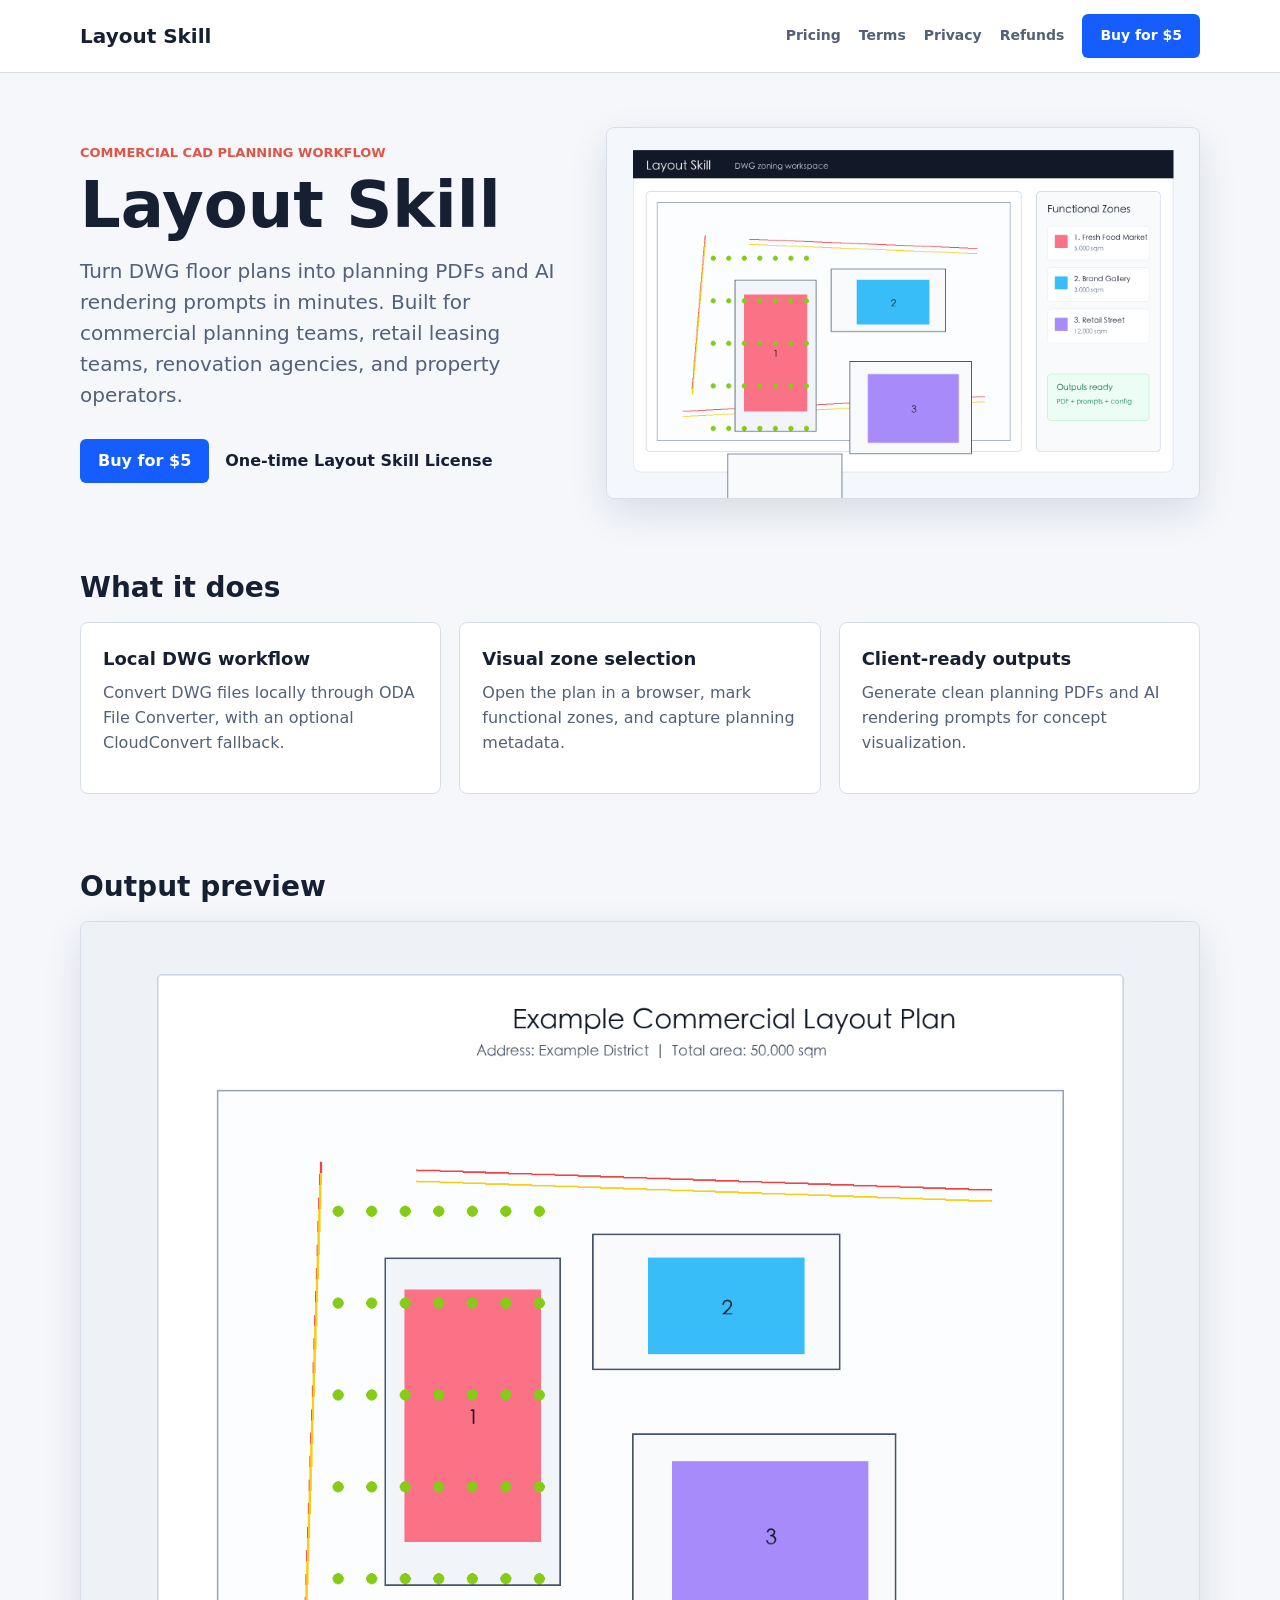
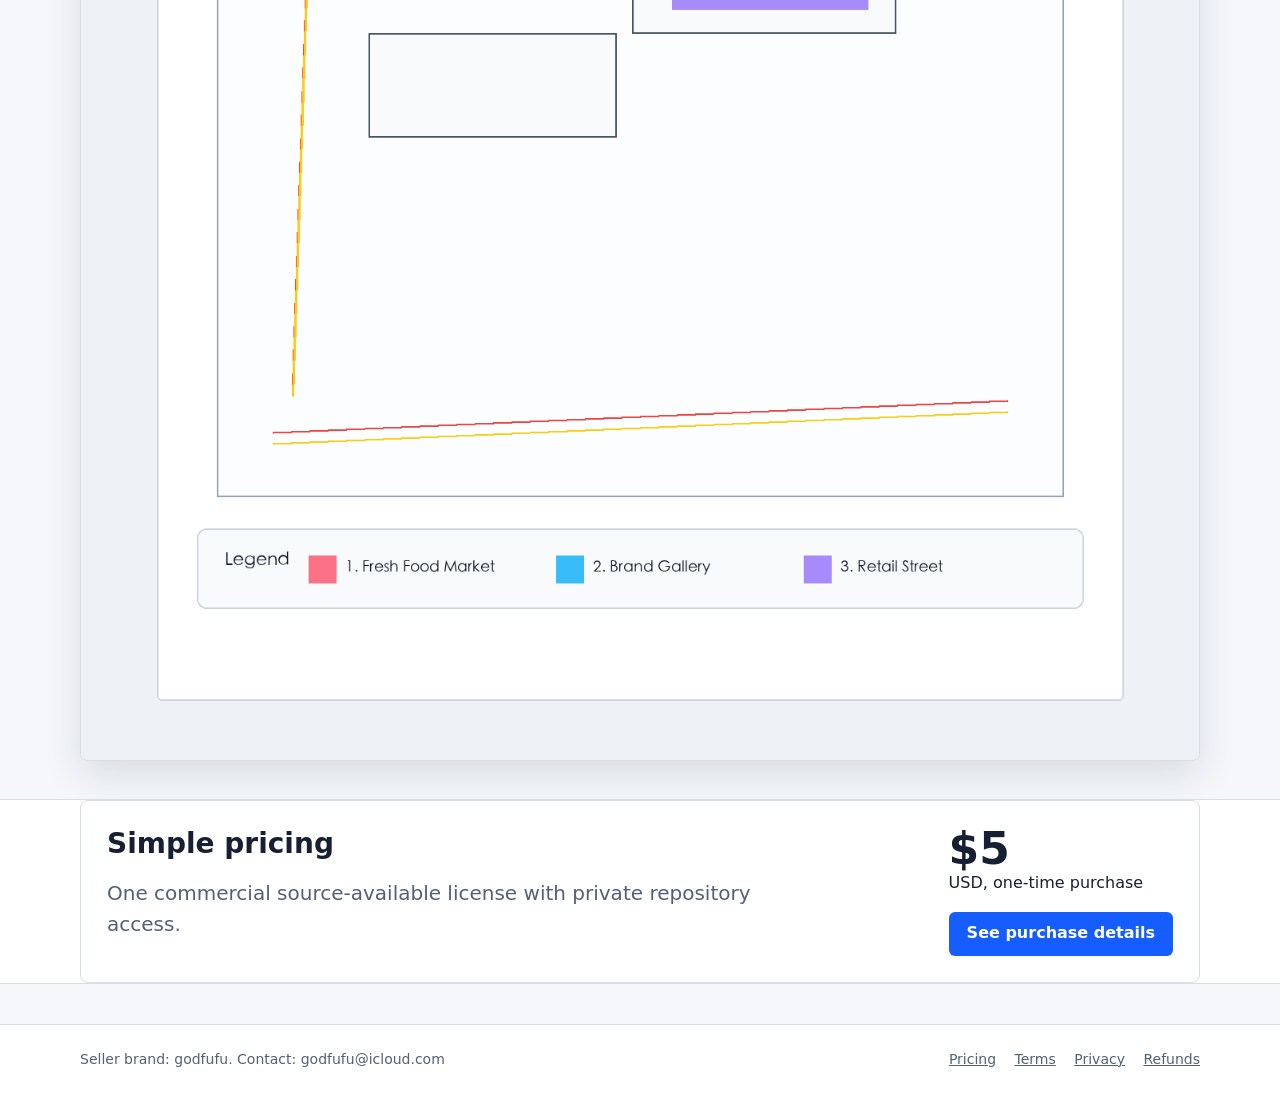
==== index.html @ 16a33f6a "Add Paddle verification website pages" ====
<!doctype html>
<html lang="en">
  <head>
    <meta charset="utf-8">
    <meta name="viewport" content="width=device-width, initial-scale=1">
    <title>Layout Skill - DWG Floor Plan Planning Tool</title>
    <meta name="description" content="Layout Skill turns DWG floor plans into planning PDFs and AI rendering prompts in minutes.">
    <link rel="stylesheet" href="styles.css">
  </head>
  <body>
    <header class="site-header">
      <nav class="nav" aria-label="Main navigation">
        <a class="brand" href="./">Layout Skill</a>
        <div class="nav-links">
          <a href="pricing/">Pricing</a>
          <a href="terms/">Terms</a>
          <a href="privacy/">Privacy</a>
          <a href="refund/">Refunds</a>
          <a class="button" href="pricing/">Buy for $5</a>
        </div>
      </nav>
    </header>

    <main>
      <section class="hero">
        <div>
          <div class="eyebrow">Commercial CAD planning workflow</div>
          <h1>Layout Skill</h1>
          <p class="lead">
            Turn DWG floor plans into planning PDFs and AI rendering prompts in minutes.
            Built for commercial planning teams, retail leasing teams, renovation agencies,
            and property operators.
          </p>
          <div class="hero-actions">
            <a class="button" href="pricing/">Buy for $5</a>
            <span class="price">One-time Layout Skill License</span>
          </div>
        </div>
        <div class="hero-media">
          <img src="assets/hero-screenshot.png" alt="Layout Skill interface with a floor plan and planning controls">
        </div>
      </section>

      <section class="section">
        <h2>What it does</h2>
        <div class="grid">
          <article class="card">
            <h3>Local DWG workflow</h3>
            <p>Convert DWG files locally through ODA File Converter, with an optional CloudConvert fallback.</p>
          </article>
          <article class="card">
            <h3>Visual zone selection</h3>
            <p>Open the plan in a browser, mark functional zones, and capture planning metadata.</p>
          </article>
          <article class="card">
            <h3>Client-ready outputs</h3>
            <p>Generate clean planning PDFs and AI rendering prompts for concept visualization.</p>
          </article>
        </div>
      </section>

      <section class="section image-band">
        <h2>Output preview</h2>
        <img src="assets/pdf-preview.png" alt="Example planning PDF generated by Layout Skill">
      </section>

      <section class="pricing">
        <div class="section pricing-box">
          <div>
            <h2>Simple pricing</h2>
            <p class="lead">One commercial source-available license with private repository access.</p>
          </div>
          <div>
            <div class="amount">$5</div>
            <p>USD, one-time purchase</p>
            <a class="button" href="pricing/">See purchase details</a>
          </div>
        </div>
      </section>
    </main>

    <footer class="site-footer">
      <div class="footer-inner">
        <span>Seller brand: godfufu. Contact: godfufu@icloud.com</span>
        <span>
          <a href="pricing/">Pricing</a>
          <a href="terms/">Terms</a>
          <a href="privacy/">Privacy</a>
          <a href="refund/">Refunds</a>
        </span>
      </div>
    </footer>
  </body>
</html>
---- styles.css ----
:root {
  color-scheme: light;
  --ink: #172033;
  --muted: #536176;
  --line: #d8dee8;
  --panel: #ffffff;
  --paper: #f5f7fb;
  --blue: #165dff;
  --blue-dark: #0d3fae;
  --accent: #e05548;
  font-family: Inter, ui-sans-serif, system-ui, -apple-system, BlinkMacSystemFont, "Segoe UI", sans-serif;
}

* {
  box-sizing: border-box;
}

body {
  margin: 0;
  background: var(--paper);
  color: var(--ink);
  line-height: 1.55;
}

a {
  color: var(--blue);
}

.site-header {
  background: #fff;
  border-bottom: 1px solid var(--line);
}

.nav {
  width: min(1120px, calc(100% - 32px));
  margin: 0 auto;
  min-height: 72px;
  display: flex;
  align-items: center;
  justify-content: space-between;
  gap: 24px;
}

.brand {
  color: var(--ink);
  font-weight: 800;
  text-decoration: none;
  font-size: 20px;
}

.nav-links {
  display: flex;
  align-items: center;
  gap: 18px;
  flex-wrap: wrap;
}

.nav-links a {
  color: var(--muted);
  text-decoration: none;
  font-weight: 600;
  font-size: 14px;
}

.nav-links .button {
  color: #fff;
}

.button {
  display: inline-flex;
  align-items: center;
  justify-content: center;
  min-height: 44px;
  padding: 0 18px;
  border-radius: 6px;
  background: var(--blue);
  color: #fff;
  text-decoration: none;
  font-weight: 700;
}

.button:hover {
  background: var(--blue-dark);
}

.hero {
  width: min(1120px, calc(100% - 32px));
  margin: 54px auto 34px;
  display: grid;
  grid-template-columns: minmax(0, 0.9fr) minmax(320px, 1.1fr);
  gap: 40px;
  align-items: center;
}

.eyebrow {
  color: var(--accent);
  text-transform: uppercase;
  font-weight: 800;
  letter-spacing: 0;
  font-size: 13px;
}

h1 {
  margin: 10px 0 18px;
  font-size: clamp(36px, 5vw, 64px);
  line-height: 1.02;
  letter-spacing: 0;
}

h2 {
  margin: 0 0 18px;
  font-size: 28px;
  line-height: 1.18;
}

h3 {
  margin: 0 0 8px;
  font-size: 18px;
}

p {
  margin: 0 0 16px;
}

.lead {
  color: var(--muted);
  font-size: 20px;
  max-width: 680px;
}

.hero-actions {
  display: flex;
  align-items: center;
  gap: 16px;
  flex-wrap: wrap;
  margin-top: 28px;
}

.price {
  color: var(--ink);
  font-weight: 800;
}

.hero-media img,
.image-band img {
  display: block;
  width: 100%;
  border: 1px solid var(--line);
  border-radius: 8px;
  background: #fff;
  box-shadow: 0 14px 38px rgba(23, 32, 51, 0.12);
}

.section {
  width: min(1120px, calc(100% - 32px));
  margin: 0 auto;
  padding: 38px 0;
}

.section.narrow {
  width: min(820px, calc(100% - 32px));
}

.grid {
  display: grid;
  grid-template-columns: repeat(3, minmax(0, 1fr));
  gap: 18px;
}

.card {
  background: var(--panel);
  border: 1px solid var(--line);
  border-radius: 8px;
  padding: 22px;
}

.card p,
.legal p,
.legal li {
  color: var(--muted);
}

.pricing {
  background: #fff;
  border-top: 1px solid var(--line);
  border-bottom: 1px solid var(--line);
}

.pricing-box {
  display: grid;
  grid-template-columns: minmax(0, 1fr) auto;
  gap: 24px;
  align-items: center;
  background: var(--panel);
  border: 1px solid var(--line);
  border-radius: 8px;
  padding: 26px;
}

.amount {
  font-size: 44px;
  font-weight: 850;
  line-height: 1;
}

.legal {
  background: #fff;
  border: 1px solid var(--line);
  border-radius: 8px;
  padding: 28px;
}

.legal ul {
  padding-left: 22px;
}

.site-footer {
  border-top: 1px solid var(--line);
  background: #fff;
  margin-top: 40px;
}

.footer-inner {
  width: min(1120px, calc(100% - 32px));
  margin: 0 auto;
  padding: 24px 0;
  color: var(--muted);
  display: flex;
  justify-content: space-between;
  gap: 16px;
  flex-wrap: wrap;
  font-size: 14px;
}

.footer-inner a {
  color: var(--muted);
  margin-left: 14px;
}

@media (max-width: 820px) {
  .nav {
    align-items: flex-start;
    flex-direction: column;
    padding: 18px 0;
  }

  .hero,
  .pricing-box {
    grid-template-columns: 1fr;
  }

  .grid {
    grid-template-columns: 1fr;
  }

  .amount {
    font-size: 36px;
  }
}
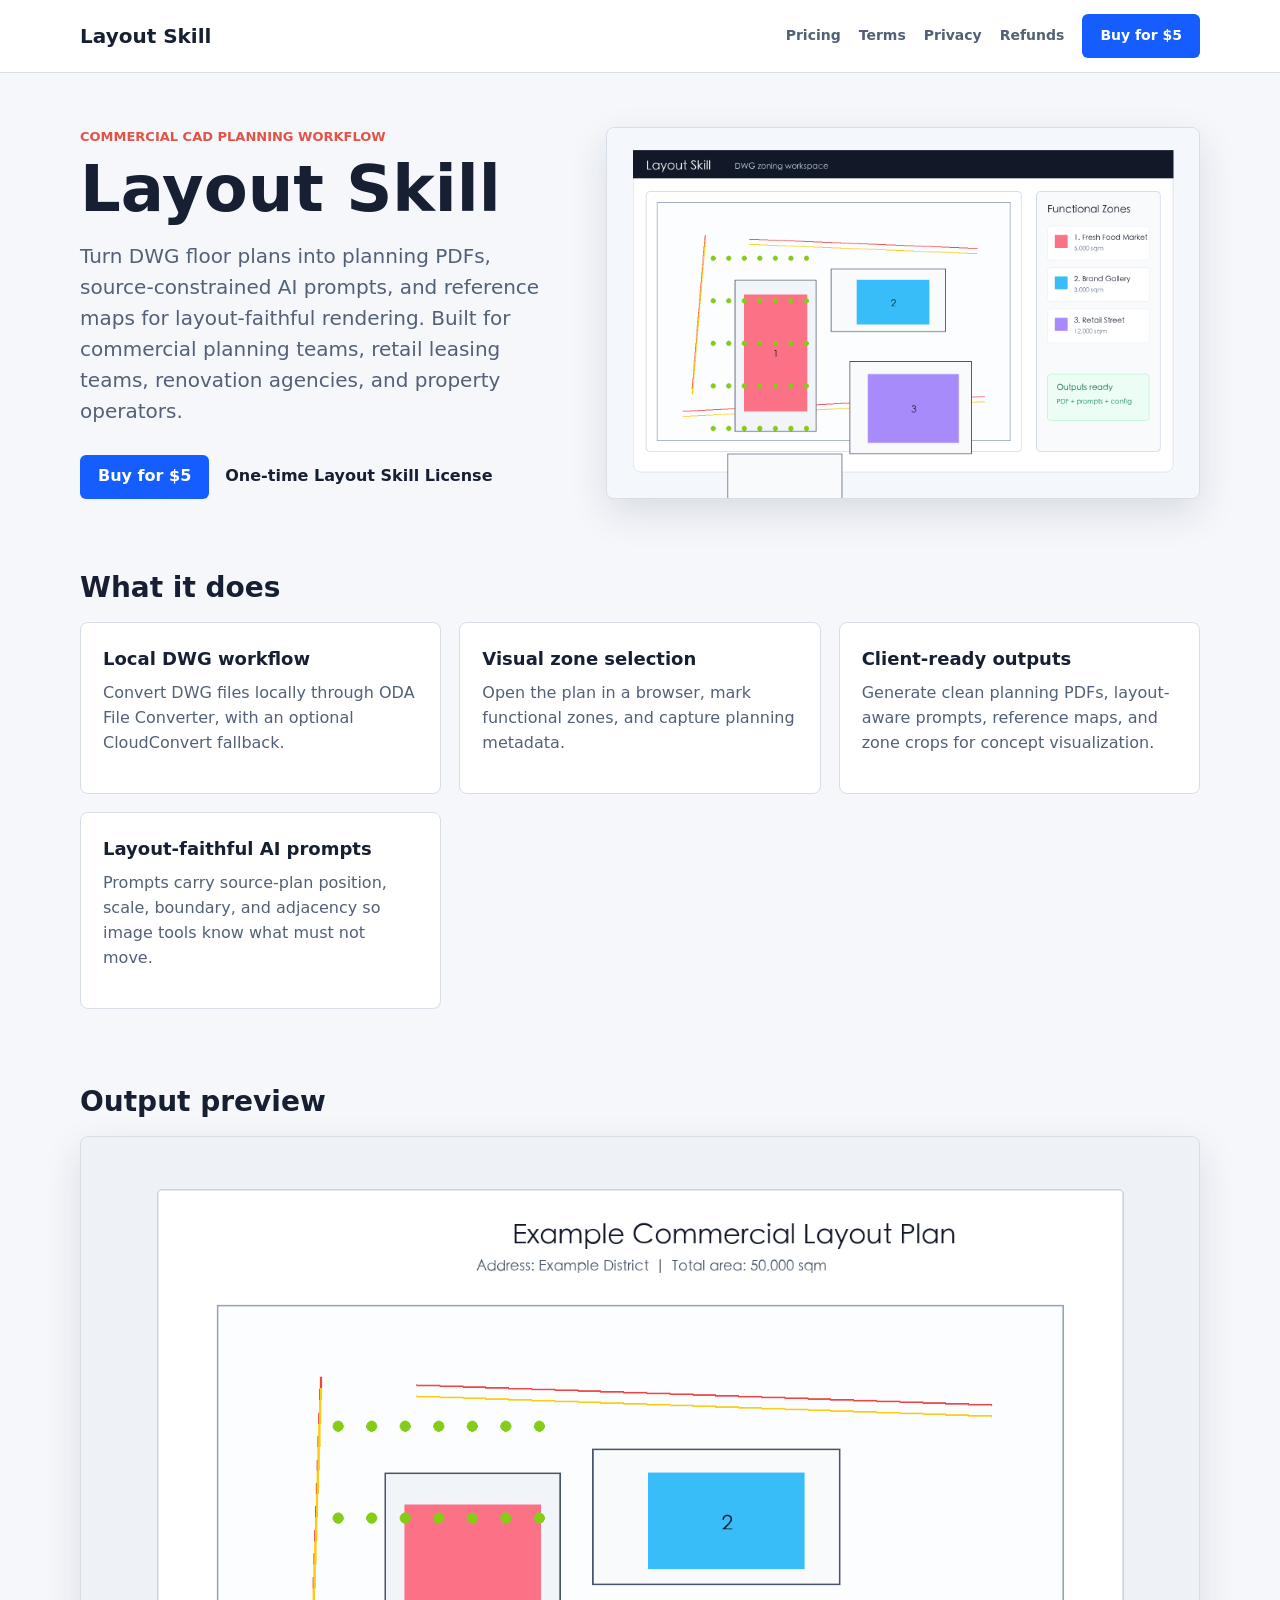
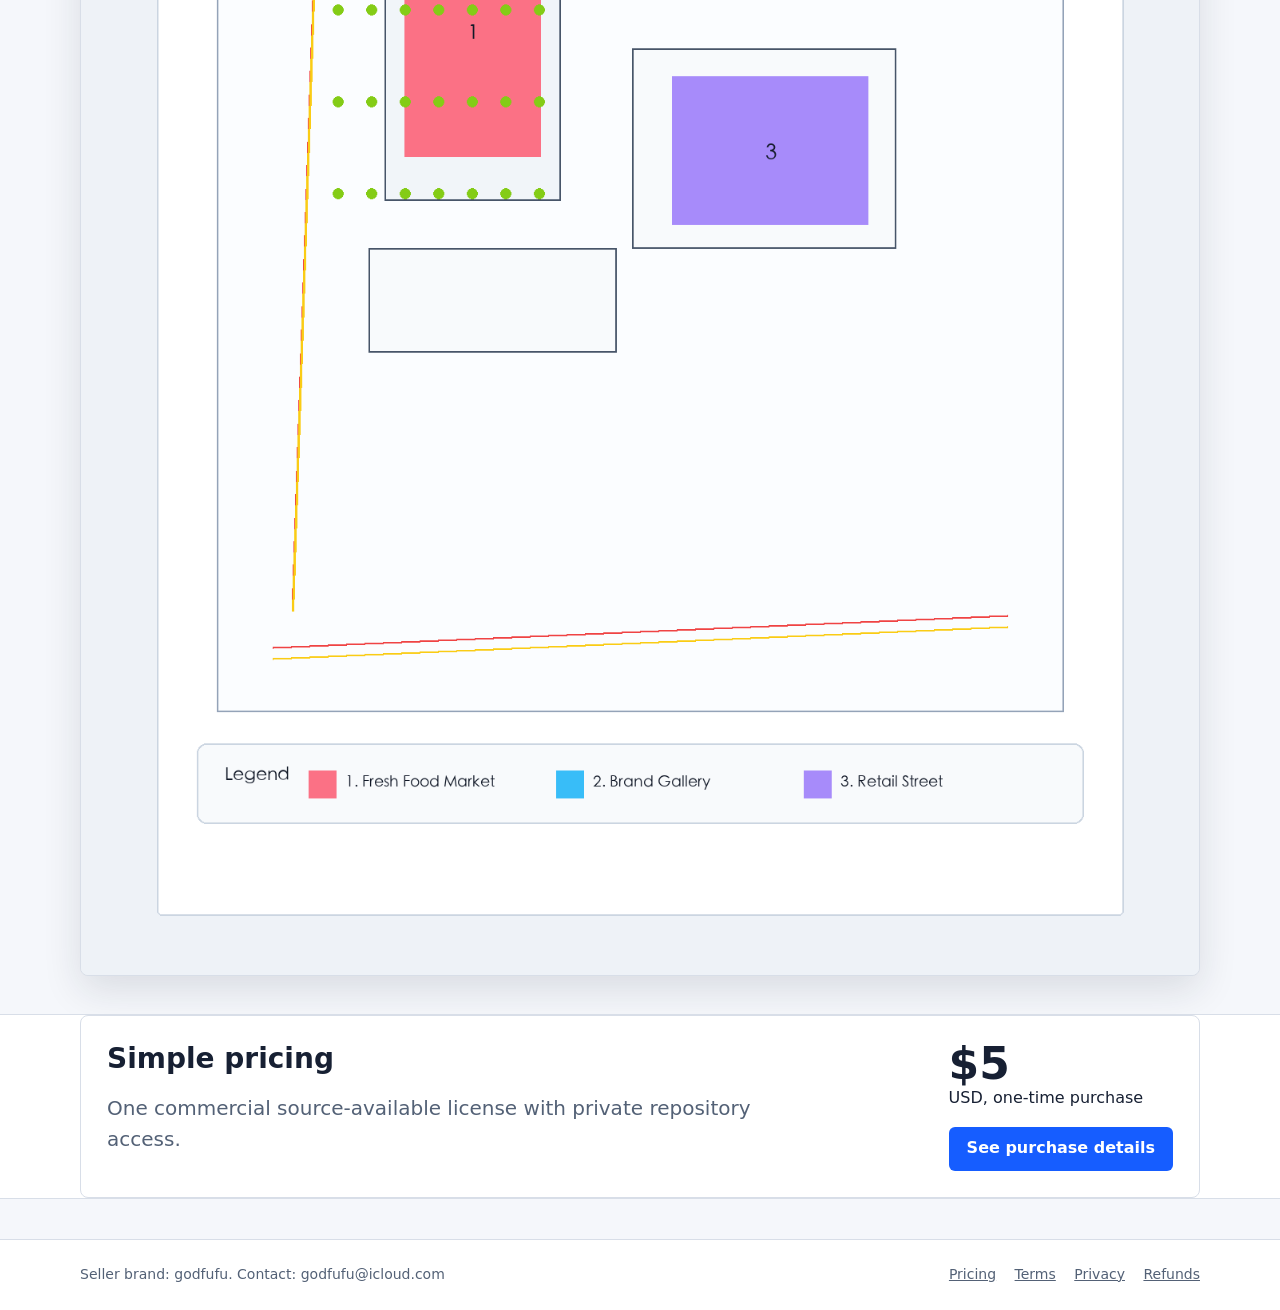
==== commit 33f1765e: "Document layout faithful AI prompt workflow" ====
--- a/index.html
+++ b/index.html
@@ -4,7 +4,7 @@
     <meta charset="utf-8">
     <meta name="viewport" content="width=device-width, initial-scale=1">
     <title>Layout Skill - DWG Floor Plan Planning Tool</title>
-    <meta name="description" content="Layout Skill turns DWG floor plans into planning PDFs and AI rendering prompts in minutes.">
+    <meta name="description" content="Layout Skill turns DWG floor plans into planning PDFs, source-constrained AI prompts, and reference maps for layout-faithful rendering.">
     <link rel="stylesheet" href="styles.css">
   </head>
   <body>
@@ -27,9 +27,9 @@
           <div class="eyebrow">Commercial CAD planning workflow</div>
           <h1>Layout Skill</h1>
           <p class="lead">
-            Turn DWG floor plans into planning PDFs and AI rendering prompts in minutes.
-            Built for commercial planning teams, retail leasing teams, renovation agencies,
-            and property operators.
+            Turn DWG floor plans into planning PDFs, source-constrained AI prompts,
+            and reference maps for layout-faithful rendering. Built for commercial
+            planning teams, retail leasing teams, renovation agencies, and property operators.
           </p>
           <div class="hero-actions">
             <a class="button" href="pricing/">Buy for $5</a>
@@ -54,7 +54,11 @@
           </article>
           <article class="card">
             <h3>Client-ready outputs</h3>
-            <p>Generate clean planning PDFs and AI rendering prompts for concept visualization.</p>
+            <p>Generate clean planning PDFs, layout-aware prompts, reference maps, and zone crops for concept visualization.</p>
+          </article>
+          <article class="card">
+            <h3>Layout-faithful AI prompts</h3>
+            <p>Prompts carry source-plan position, scale, boundary, and adjacency so image tools know what must not move.</p>
           </article>
         </div>
       </section>
